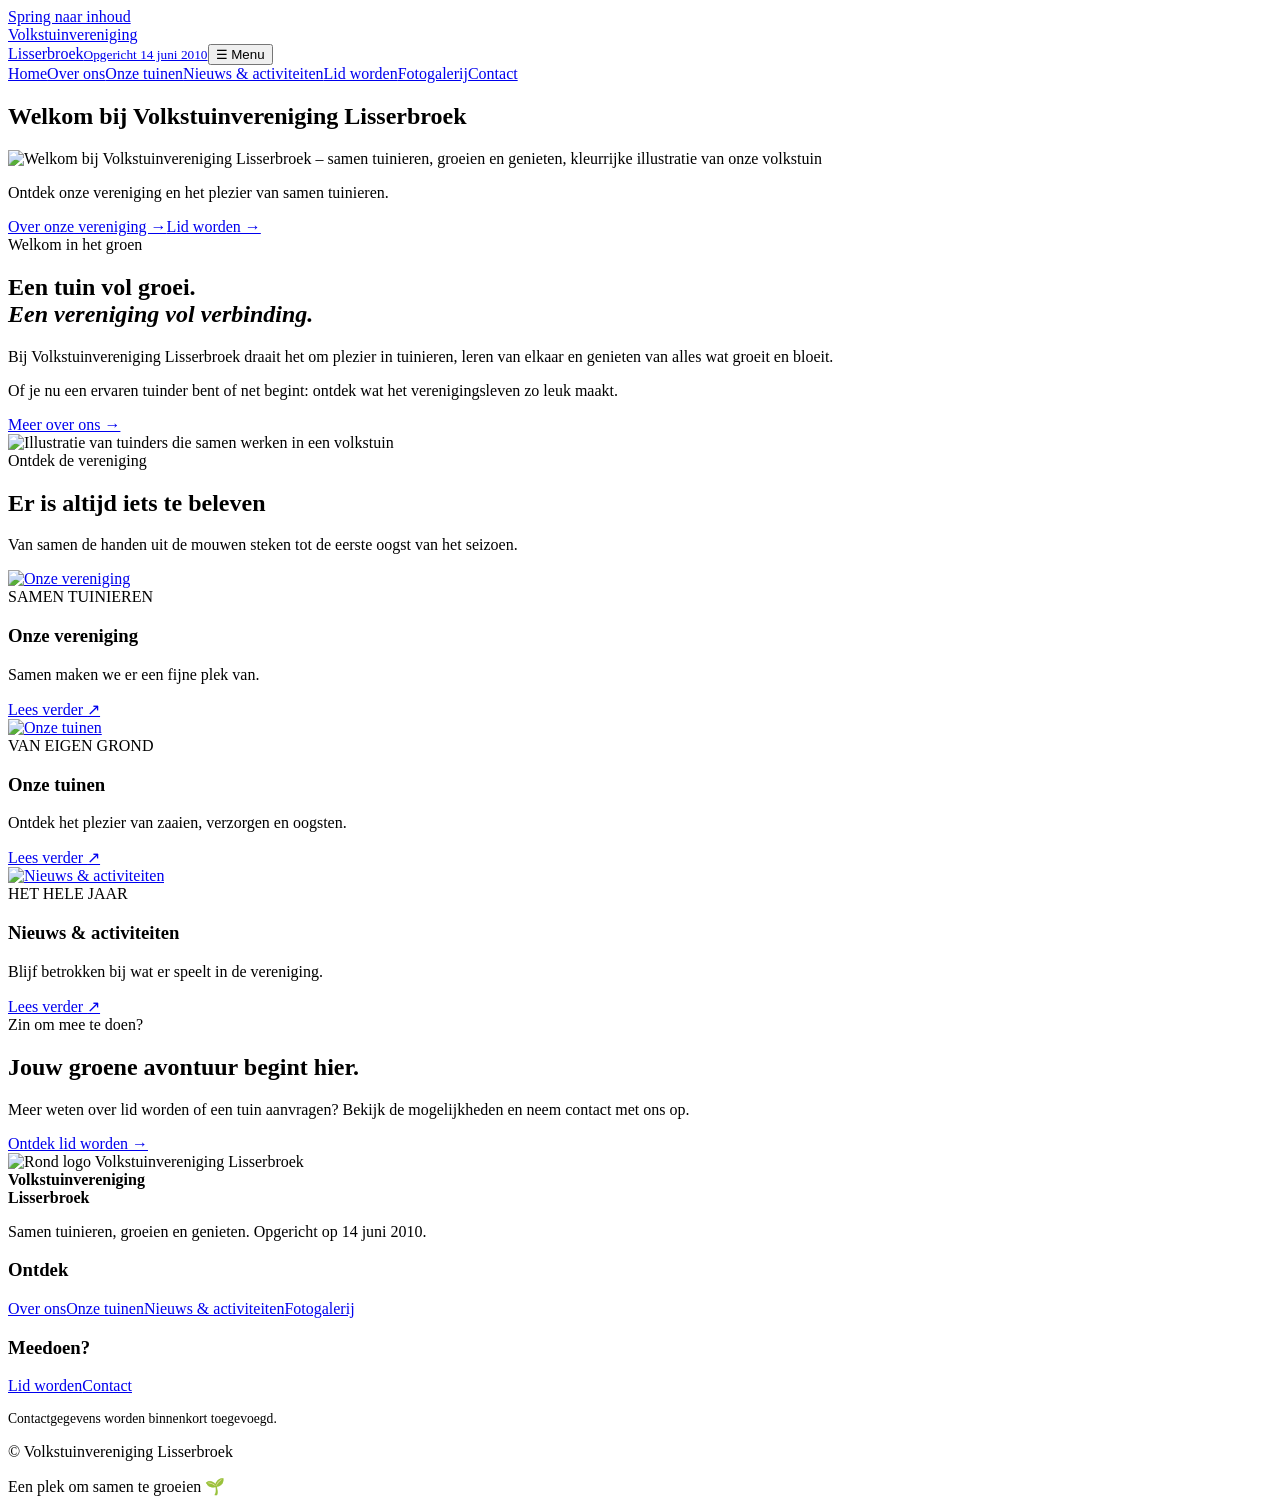
==== index.html @ 5c7e68ee "Voeg pagina index.html toe" ====
<!DOCTYPE html>

<html lang="nl"><head><meta charset="utf-8"/><meta content="width=device-width,initial-scale=1" name="viewport"/><meta content="#143925" name="theme-color"/><meta content="Volkstuinvereniging Lisserbroek: samen tuinieren, groeien en genieten. Lees over de vereniging, tuinen, nieuws en lid worden." name="description"/><title>Home | Volkstuinvereniging Lisserbroek</title><link href="assets/logo.webp" rel="icon" type="image/webp"/><link href="css/style.css" rel="stylesheet"/><script defer="" src="js/gegevens.js"></script><script defer="" src="js/main.js"></script></head><body><a class="skip-link" href="#main">Spring naar inhoud</a><header class="site-header"><div class="container nav-shell"><a aria-label="Volkstuinvereniging Lisserbroek, naar home" class="brand" href="index.html"><img alt="" src="assets/logo.webp" onerror="this.onerror=null;this.src='assets/logo.svg'"/><span>Volkstuinvereniging<br/>Lisserbroek<small>Opgericht 14 juni 2010</small></span></a><button aria-controls="primary-nav" aria-expanded="false" class="menu-toggle" type="button">☰ Menu</button><nav aria-label="Hoofdnavigatie" class="nav-links" id="primary-nav"><a aria-current="page" href="index.html">Home</a><a href="over-ons.html">Over ons</a><a href="onze-tuinen.html">Onze tuinen</a><a href="nieuws.html">Nieuws &amp; activiteiten</a><a href="lid-worden.html">Lid worden</a><a href="fotogalerij.html">Fotogalerij</a><a href="contact.html">Contact</a></nav></div></header><main id="main"><section aria-labelledby="home-title" class="hero hero-clean"><h1 class="visually-hidden" id="home-title">Welkom bij Volkstuinvereniging Lisserbroek</h1><img alt="Welkom bij Volkstuinvereniging Lisserbroek – samen tuinieren, groeien en genieten, kleurrijke illustratie van onze volkstuin" class="hero-banner-image" fetchpriority="high" height="941" src="assets/welkom.webp" onerror="this.onerror=null;this.src='assets/welkom.svg'" width="1672"/></section><section aria-label="Ontdek de vereniging" class="hero-quicklinks"><div class="container hero-quicklinks-inner"><p>Ontdek onze vereniging en het plezier van samen tuinieren.</p><div class="actions"><a class="btn btn-primary" href="over-ons.html">Over onze vereniging →</a><a class="btn btn-quiet" href="lid-worden.html">Lid worden →</a></div></div></section>
<section class="section intro-section"><div class="container intro-grid"><div><span class="eyebrow">Welkom in het groen</span><h2>Een tuin vol groei.<br/><em>Een vereniging vol verbinding.</em></h2><p>Bij Volkstuinvereniging Lisserbroek draait het om plezier in tuinieren, leren van elkaar en genieten van alles wat groeit en bloeit.</p><p>Of je nu een ervaren tuinder bent of net begint: ontdek wat het verenigingsleven zo leuk maakt.</p><a class="btn btn-primary" href="over-ons.html">Meer over ons →</a></div><div class="image-wrap framed"><img alt="Illustratie van tuinders die samen werken in een volkstuin" loading="lazy" src="assets/samen.webp" onerror="this.onerror=null;this.src='assets/samen.svg'"/></div></div></section>
<section class="section section-soft"><div class="container"><div class="section-heading"><div><span class="eyebrow">Ontdek de vereniging</span><h2>Er is altijd iets te beleven</h2></div><p>Van samen de handen uit de mouwen steken tot de eerste oogst van het seizoen.</p></div><div class="cards-3"><article class="feature-card"><a class="feature-image" href="over-ons.html"><img alt="Onze vereniging" loading="lazy" src="assets/samen.webp" onerror="this.onerror=null;this.src='assets/samen.svg'"/></a><div class="feature-card-body"><span class="eyebrow">SAMEN TUINIEREN</span><h3>Onze vereniging</h3><p>Samen maken we er een fijne plek van.</p><a class="text-link" href="over-ons.html">Lees verder <span aria-hidden="true">↗</span></a></div></article><article class="feature-card"><a class="feature-image" href="onze-tuinen.html"><img alt="Onze tuinen" loading="lazy" src="assets/oogst.webp" onerror="this.onerror=null;this.src='assets/oogst.svg'"/></a><div class="feature-card-body"><span class="eyebrow">VAN EIGEN GROND</span><h3>Onze tuinen</h3><p>Ontdek het plezier van zaaien, verzorgen en oogsten.</p><a class="text-link" href="onze-tuinen.html">Lees verder <span aria-hidden="true">↗</span></a></div></article><article class="feature-card"><a class="feature-image" href="nieuws.html"><img alt="Nieuws &amp; activiteiten" loading="lazy" src="assets/seizoenen.webp" onerror="this.onerror=null;this.src='assets/seizoenen.svg'"/></a><div class="feature-card-body"><span class="eyebrow">HET HELE JAAR</span><h3>Nieuws &amp; activiteiten</h3><p>Blijf betrokken bij wat er speelt in de vereniging.</p><a class="text-link" href="nieuws.html">Lees verder <span aria-hidden="true">↗</span></a></div></article></div></div></section>
<section class="section"><div class="container cta-banner"><div><span class="eyebrow light">Zin om mee te doen?</span><h2>Jouw groene avontuur begint hier.</h2><p>Meer weten over lid worden of een tuin aanvragen? Bekijk de mogelijkheden en neem contact met ons op.</p><a class="btn btn-light" href="lid-worden.html">Ontdek lid worden →</a></div><img alt="Rond logo Volkstuinvereniging Lisserbroek" loading="lazy" src="assets/logo.webp" onerror="this.onerror=null;this.src='assets/logo.svg'"/></div></section></main><footer class="site-footer"><div class="container"><div class="footer-grid"><div><div class="footer-brand"><img alt="" src="assets/logo.webp" onerror="this.onerror=null;this.src='assets/logo.svg'"/><strong>Volkstuinvereniging<br/>Lisserbroek</strong></div><p>Samen tuinieren, groeien en genieten. Opgericht op 14 juni 2010.</p></div><div><h3>Ontdek</h3><div class="footer-links"><a href="over-ons.html">Over ons</a><a href="onze-tuinen.html">Onze tuinen</a><a href="nieuws.html">Nieuws &amp; activiteiten</a><a href="fotogalerij.html">Fotogalerij</a></div></div><div><h3>Meedoen?</h3><div class="footer-links"><a href="lid-worden.html">Lid worden</a><a href="contact.html">Contact</a></div><p style="margin-top:16px;font-size:.85rem">Contactgegevens worden binnenkort toegevoegd.</p></div></div><div class="footer-bottom"><p>© Volkstuinvereniging Lisserbroek</p><p>Een plek om samen te groeien 🌱</p></div></div></footer></body></html>
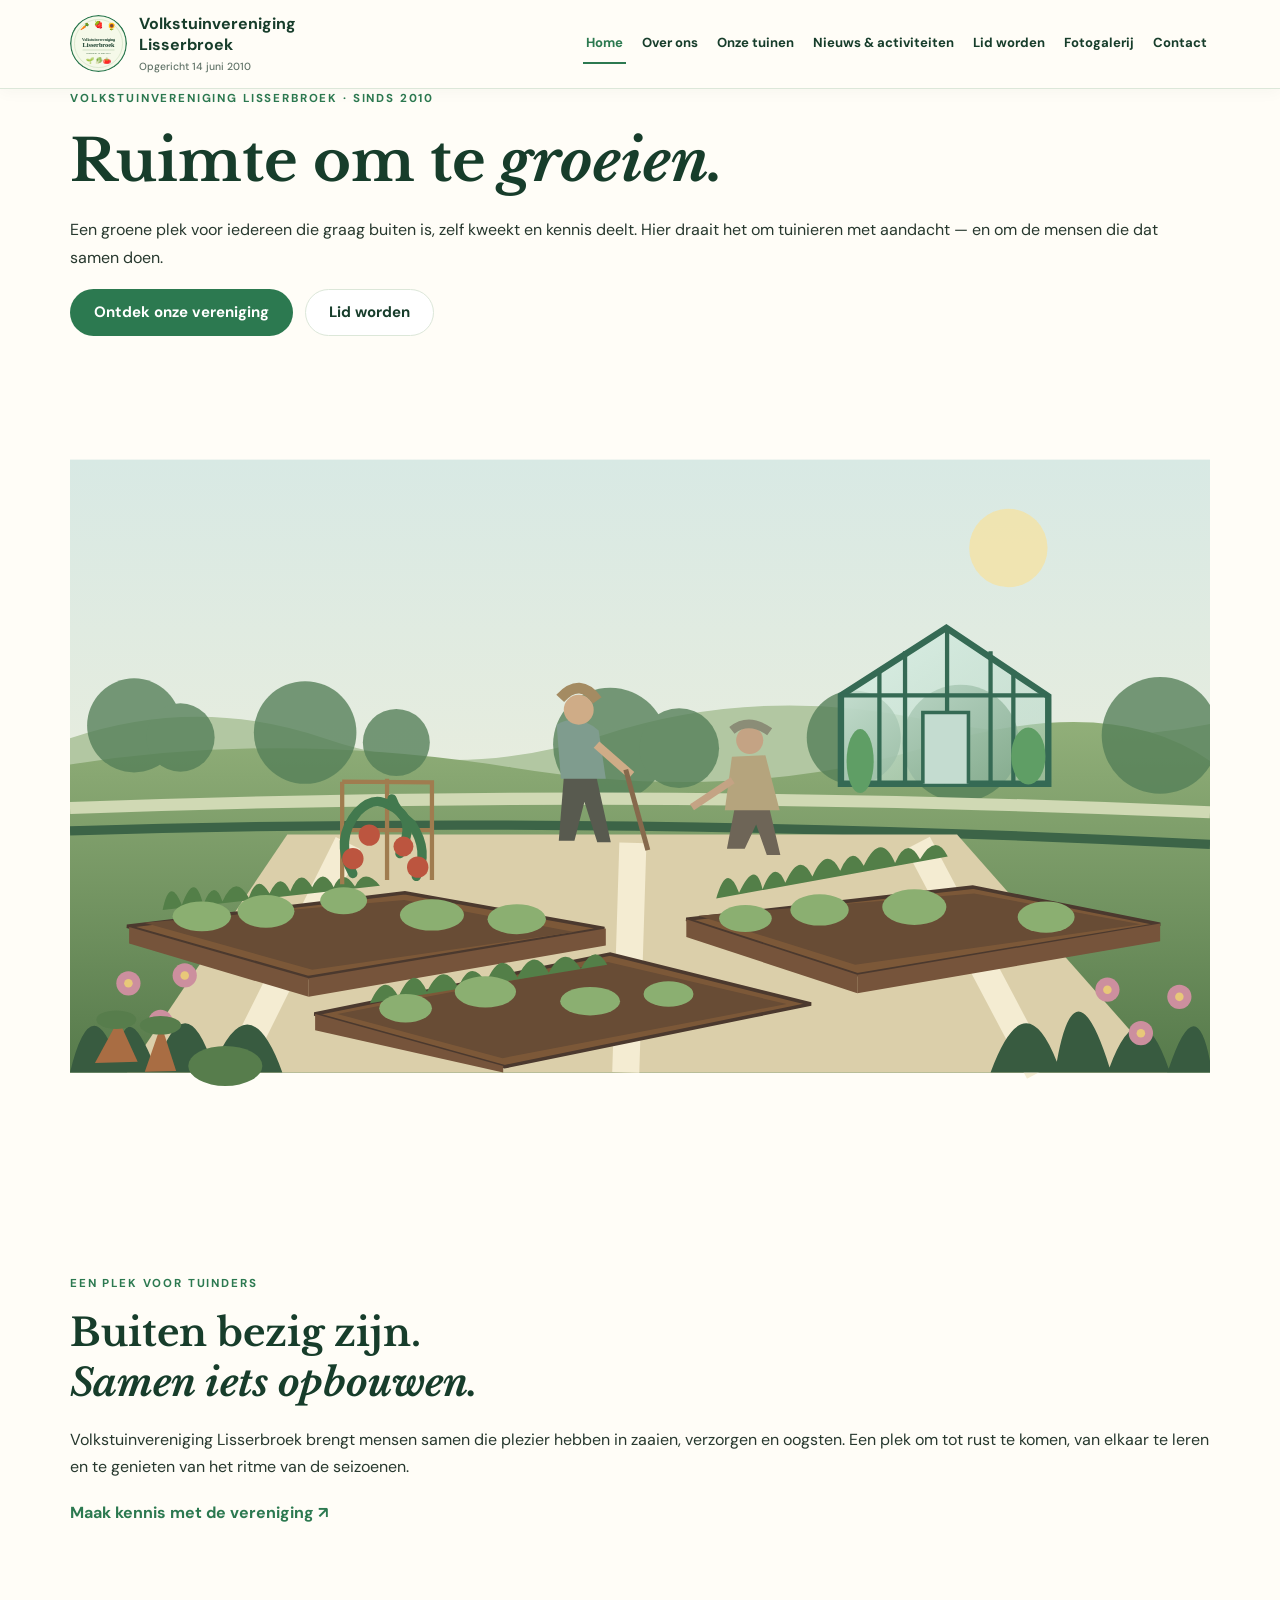
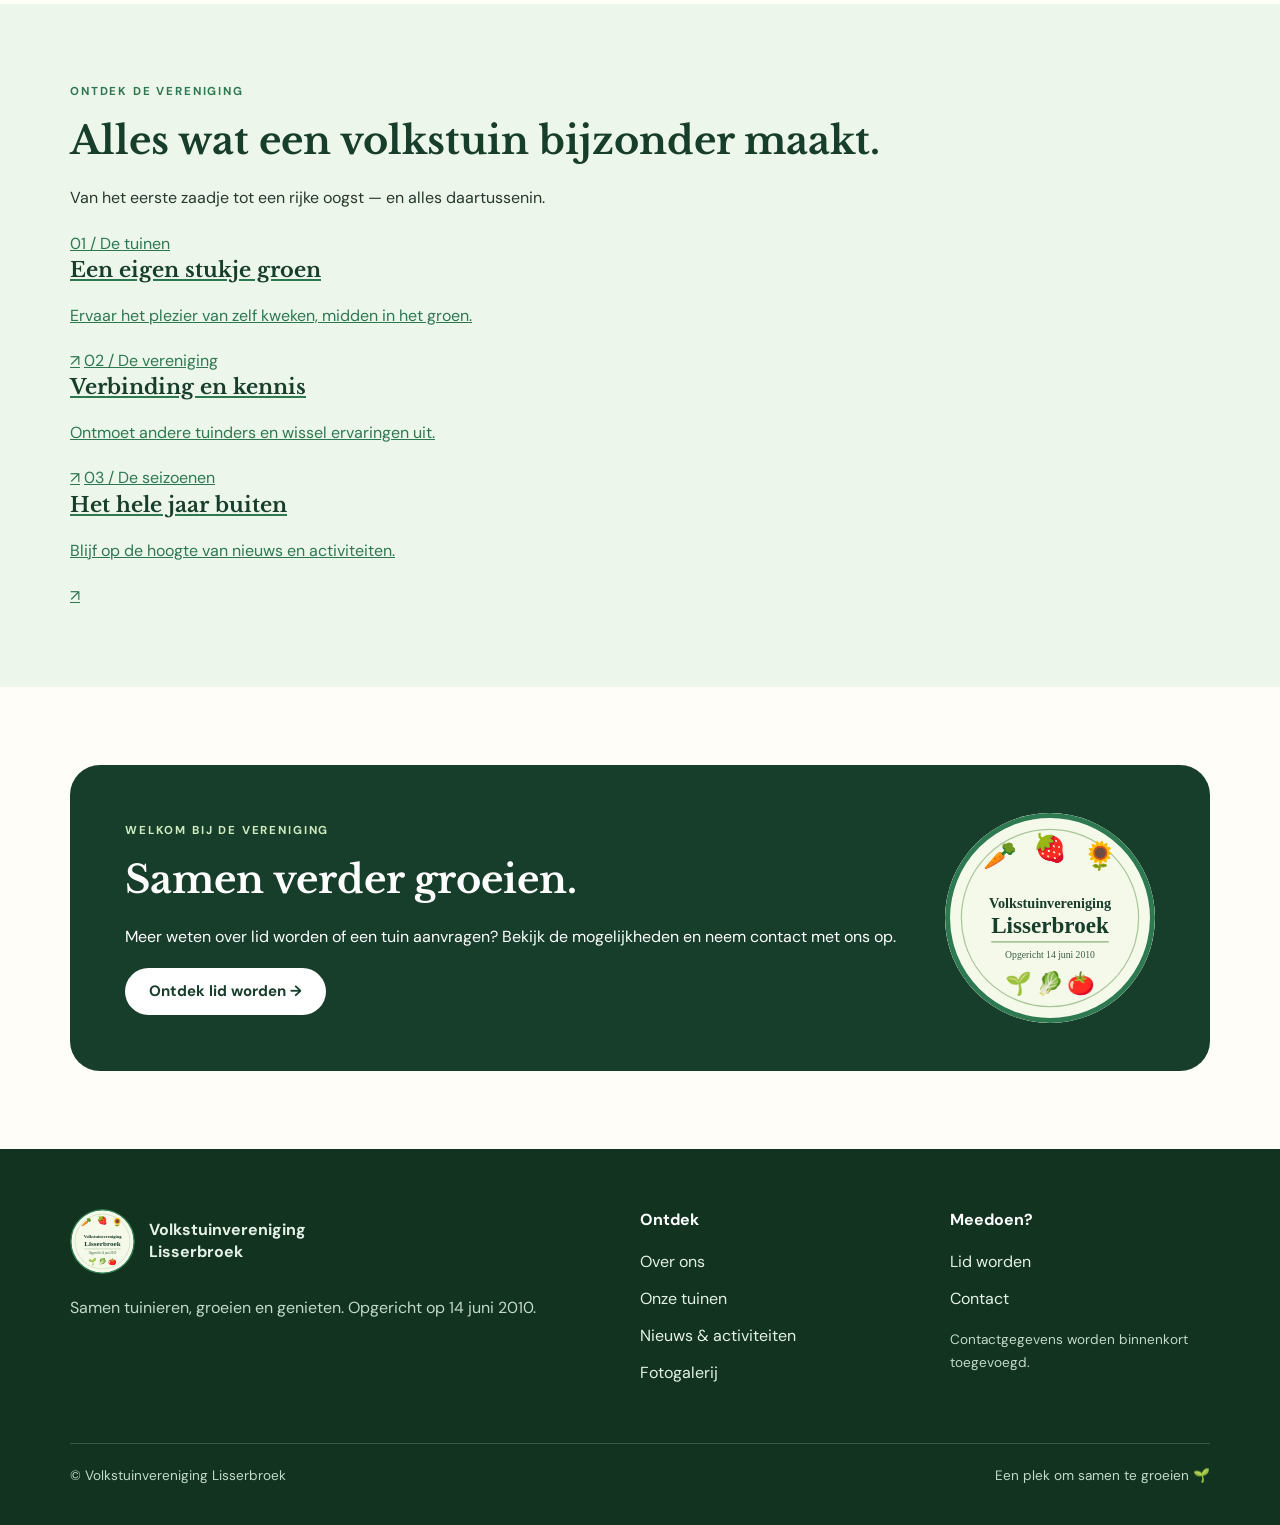
==== commit 3b61acd8: "Vernieuw homepage met rustige volwassen opzet" ====
--- a/index.html
+++ b/index.html
@@ -1,6 +1,22 @@
 <!DOCTYPE html>
 
-<html lang="nl"><head><meta charset="utf-8"/><meta content="width=device-width,initial-scale=1" name="viewport"/><meta content="#143925" name="theme-color"/><meta content="Volkstuinvereniging Lisserbroek: samen tuinieren, groeien en genieten. Lees over de vereniging, tuinen, nieuws en lid worden." name="description"/><title>Home | Volkstuinvereniging Lisserbroek</title><link href="assets/logo.webp" rel="icon" type="image/webp"/><link href="css/style.css" rel="stylesheet"/><script defer="" src="js/gegevens.js"></script><script defer="" src="js/main.js"></script></head><body><a class="skip-link" href="#main">Spring naar inhoud</a><header class="site-header"><div class="container nav-shell"><a aria-label="Volkstuinvereniging Lisserbroek, naar home" class="brand" href="index.html"><img alt="" src="assets/logo.webp" onerror="this.onerror=null;this.src='assets/logo.svg'"/><span>Volkstuinvereniging<br/>Lisserbroek<small>Opgericht 14 juni 2010</small></span></a><button aria-controls="primary-nav" aria-expanded="false" class="menu-toggle" type="button">☰ Menu</button><nav aria-label="Hoofdnavigatie" class="nav-links" id="primary-nav"><a aria-current="page" href="index.html">Home</a><a href="over-ons.html">Over ons</a><a href="onze-tuinen.html">Onze tuinen</a><a href="nieuws.html">Nieuws &amp; activiteiten</a><a href="lid-worden.html">Lid worden</a><a href="fotogalerij.html">Fotogalerij</a><a href="contact.html">Contact</a></nav></div></header><main id="main"><section aria-labelledby="home-title" class="hero hero-clean"><h1 class="visually-hidden" id="home-title">Welkom bij Volkstuinvereniging Lisserbroek</h1><img alt="Welkom bij Volkstuinvereniging Lisserbroek – samen tuinieren, groeien en genieten, kleurrijke illustratie van onze volkstuin" class="hero-banner-image" fetchpriority="high" height="941" src="assets/welkom.webp" onerror="this.onerror=null;this.src='assets/welkom.svg'" width="1672"/></section><section aria-label="Ontdek de vereniging" class="hero-quicklinks"><div class="container hero-quicklinks-inner"><p>Ontdek onze vereniging en het plezier van samen tuinieren.</p><div class="actions"><a class="btn btn-primary" href="over-ons.html">Over onze vereniging →</a><a class="btn btn-quiet" href="lid-worden.html">Lid worden →</a></div></div></section>
-<section class="section intro-section"><div class="container intro-grid"><div><span class="eyebrow">Welkom in het groen</span><h2>Een tuin vol groei.<br/><em>Een vereniging vol verbinding.</em></h2><p>Bij Volkstuinvereniging Lisserbroek draait het om plezier in tuinieren, leren van elkaar en genieten van alles wat groeit en bloeit.</p><p>Of je nu een ervaren tuinder bent of net begint: ontdek wat het verenigingsleven zo leuk maakt.</p><a class="btn btn-primary" href="over-ons.html">Meer over ons →</a></div><div class="image-wrap framed"><img alt="Illustratie van tuinders die samen werken in een volkstuin" loading="lazy" src="assets/samen.webp" onerror="this.onerror=null;this.src='assets/samen.svg'"/></div></div></section>
-<section class="section section-soft"><div class="container"><div class="section-heading"><div><span class="eyebrow">Ontdek de vereniging</span><h2>Er is altijd iets te beleven</h2></div><p>Van samen de handen uit de mouwen steken tot de eerste oogst van het seizoen.</p></div><div class="cards-3"><article class="feature-card"><a class="feature-image" href="over-ons.html"><img alt="Onze vereniging" loading="lazy" src="assets/samen.webp" onerror="this.onerror=null;this.src='assets/samen.svg'"/></a><div class="feature-card-body"><span class="eyebrow">SAMEN TUINIEREN</span><h3>Onze vereniging</h3><p>Samen maken we er een fijne plek van.</p><a class="text-link" href="over-ons.html">Lees verder <span aria-hidden="true">↗</span></a></div></article><article class="feature-card"><a class="feature-image" href="onze-tuinen.html"><img alt="Onze tuinen" loading="lazy" src="assets/oogst.webp" onerror="this.onerror=null;this.src='assets/oogst.svg'"/></a><div class="feature-card-body"><span class="eyebrow">VAN EIGEN GROND</span><h3>Onze tuinen</h3><p>Ontdek het plezier van zaaien, verzorgen en oogsten.</p><a class="text-link" href="onze-tuinen.html">Lees verder <span aria-hidden="true">↗</span></a></div></article><article class="feature-card"><a class="feature-image" href="nieuws.html"><img alt="Nieuws &amp; activiteiten" loading="lazy" src="assets/seizoenen.webp" onerror="this.onerror=null;this.src='assets/seizoenen.svg'"/></a><div class="feature-card-body"><span class="eyebrow">HET HELE JAAR</span><h3>Nieuws &amp; activiteiten</h3><p>Blijf betrokken bij wat er speelt in de vereniging.</p><a class="text-link" href="nieuws.html">Lees verder <span aria-hidden="true">↗</span></a></div></article></div></div></section>
-<section class="section"><div class="container cta-banner"><div><span class="eyebrow light">Zin om mee te doen?</span><h2>Jouw groene avontuur begint hier.</h2><p>Meer weten over lid worden of een tuin aanvragen? Bekijk de mogelijkheden en neem contact met ons op.</p><a class="btn btn-light" href="lid-worden.html">Ontdek lid worden →</a></div><img alt="Rond logo Volkstuinvereniging Lisserbroek" loading="lazy" src="assets/logo.webp" onerror="this.onerror=null;this.src='assets/logo.svg'"/></div></section></main><footer class="site-footer"><div class="container"><div class="footer-grid"><div><div class="footer-brand"><img alt="" src="assets/logo.webp" onerror="this.onerror=null;this.src='assets/logo.svg'"/><strong>Volkstuinvereniging<br/>Lisserbroek</strong></div><p>Samen tuinieren, groeien en genieten. Opgericht op 14 juni 2010.</p></div><div><h3>Ontdek</h3><div class="footer-links"><a href="over-ons.html">Over ons</a><a href="onze-tuinen.html">Onze tuinen</a><a href="nieuws.html">Nieuws &amp; activiteiten</a><a href="fotogalerij.html">Fotogalerij</a></div></div><div><h3>Meedoen?</h3><div class="footer-links"><a href="lid-worden.html">Lid worden</a><a href="contact.html">Contact</a></div><p style="margin-top:16px;font-size:.85rem">Contactgegevens worden binnenkort toegevoegd.</p></div></div><div class="footer-bottom"><p>© Volkstuinvereniging Lisserbroek</p><p>Een plek om samen te groeien 🌱</p></div></div></footer></body></html>+<html lang="nl"><head><meta charset="utf-8"/><meta content="width=device-width,initial-scale=1" name="viewport"/><meta content="#143925" name="theme-color"/><meta content="Volkstuinvereniging Lisserbroek: samen tuinieren, groeien en genieten. Lees over de vereniging, tuinen, nieuws en lid worden." name="description"/><title>Home | Volkstuinvereniging Lisserbroek</title><link href="assets/logo.webp" rel="icon" type="image/webp"/><link href="css/style.css" rel="stylesheet"/><script defer="" src="js/gegevens.js"></script><script defer="" src="js/main.js"></script></head><body><a class="skip-link" href="#main">Spring naar inhoud</a><header class="site-header"><div class="container nav-shell"><a aria-label="Volkstuinvereniging Lisserbroek, naar home" class="brand" href="index.html"><img alt="" src="assets/logo.webp" onerror="this.onerror=null;this.src='assets/logo.svg'"/><span>Volkstuinvereniging<br/>Lisserbroek<small>Opgericht 14 juni 2010</small></span></a><button aria-controls="primary-nav" aria-expanded="false" class="menu-toggle" type="button">☰ Menu</button><nav aria-label="Hoofdnavigatie" class="nav-links" id="primary-nav"><a aria-current="page" href="index.html">Home</a><a href="over-ons.html">Over ons</a><a href="onze-tuinen.html">Onze tuinen</a><a href="nieuws.html">Nieuws &amp; activiteiten</a><a href="lid-worden.html">Lid worden</a><a href="fotogalerij.html">Fotogalerij</a><a href="contact.html">Contact</a></nav></div></header><main id="main"><section aria-labelledby="home-title" class="home-hero">
+<div class="container home-hero-grid">
+<div class="home-hero-copy"><span class="eyebrow">Volkstuinvereniging Lisserbroek · Sinds 2010</span>
+<h1 id="home-title">Ruimte om te <em>groeien.</em></h1>
+<p>Een groene plek voor iedereen die graag buiten is, zelf kweekt en kennis deelt. Hier draait het om tuinieren met aandacht — en om de mensen die dat samen doen.</p>
+<div class="actions"><a class="btn btn-primary" href="over-ons.html">Ontdek onze vereniging</a><a class="btn btn-quiet" href="lid-worden.html">Lid worden</a></div></div>
+<div class="home-hero-visual"><img alt="Rustig groen volkstuinlandschap met moestuinbedden, een kas, volwassen tuinders en bloeiende borders" fetchpriority="high" width="1600" height="860" src="assets/tuin-rustig.svg"/></div></div>
+</section>
+<section class="section home-intro"><div class="container home-intro-wrap">
+<div><span class="eyebrow">Een plek voor tuinders</span><h2>Buiten bezig zijn.<br/><em>Samen iets opbouwen.</em></h2></div>
+<div><p>Volkstuinvereniging Lisserbroek brengt mensen samen die plezier hebben in zaaien, verzorgen en oogsten. Een plek om tot rust te komen, van elkaar te leren en te genieten van het ritme van de seizoenen.</p><a class="text-link" href="over-ons.html">Maak kennis met de vereniging <span aria-hidden="true">↗</span></a></div>
+</div></section>
+<section class="section section-soft home-discover"><div class="container">
+<div class="home-section-heading"><span class="eyebrow">Ontdek de vereniging</span><h2>Alles wat een volkstuin bijzonder maakt.</h2><p>Van het eerste zaadje tot een rijke oogst — en alles daartussenin.</p></div>
+<div class="home-card-grid">
+<a class="home-card" href="onze-tuinen.html"><span class="home-card-number">01 / De tuinen</span><span class="home-card-icon home-icon-leaf" aria-hidden="true"></span><h3>Een eigen stukje groen</h3><p>Ervaar het plezier van zelf kweken, midden in het groen.</p><span class="home-card-arrow" aria-hidden="true">↗</span></a>
+<a class="home-card" href="over-ons.html"><span class="home-card-number">02 / De vereniging</span><span class="home-card-icon home-icon-people" aria-hidden="true"></span><h3>Verbinding en kennis</h3><p>Ontmoet andere tuinders en wissel ervaringen uit.</p><span class="home-card-arrow" aria-hidden="true">↗</span></a>
+<a class="home-card" href="nieuws.html"><span class="home-card-number">03 / De seizoenen</span><span class="home-card-icon home-icon-sun" aria-hidden="true"></span><h3>Het hele jaar buiten</h3><p>Blijf op de hoogte van nieuws en activiteiten.</p><span class="home-card-arrow" aria-hidden="true">↗</span></a>
+</div></div></section>
+<section class="section"><div class="container cta-banner"><div><span class="eyebrow light">Welkom bij de vereniging</span><h2>Samen verder groeien.</h2><p>Meer weten over lid worden of een tuin aanvragen? Bekijk de mogelijkheden en neem contact met ons op.</p><a class="btn btn-light" href="lid-worden.html">Ontdek lid worden →</a></div><img alt="Rond logo Volkstuinvereniging Lisserbroek" loading="lazy" src="assets/logo.webp" onerror="this.onerror=null;this.src='assets/logo.svg'"/></div></section></main><footer class="site-footer"><div class="container"><div class="footer-grid"><div><div class="footer-brand"><img alt="" src="assets/logo.webp" onerror="this.onerror=null;this.src='assets/logo.svg'"/><strong>Volkstuinvereniging<br/>Lisserbroek</strong></div><p>Samen tuinieren, groeien en genieten. Opgericht op 14 juni 2010.</p></div><div><h3>Ontdek</h3><div class="footer-links"><a href="over-ons.html">Over ons</a><a href="onze-tuinen.html">Onze tuinen</a><a href="nieuws.html">Nieuws &amp; activiteiten</a><a href="fotogalerij.html">Fotogalerij</a></div></div><div><h3>Meedoen?</h3><div class="footer-links"><a href="lid-worden.html">Lid worden</a><a href="contact.html">Contact</a></div><p style="margin-top:16px;font-size:.85rem">Contactgegevens worden binnenkort toegevoegd.</p></div></div><div class="footer-bottom"><p>© Volkstuinvereniging Lisserbroek</p><p>Een plek om samen te groeien 🌱</p></div></div></footer></body></html>
--- a/css/style.css
+++ b/css/style.css
@@ -0,0 +1,2 @@
+@import url('https://fonts.googleapis.com/css2?family=DM+Sans:wght@400;500;600;700&family=Libre+Baskerville:wght@400;700&display=swap');
+:root{--dark:#173d2b;--green:#2c7950;--pale:#edf6eb;--cream:#fffdf7;--ink:#27382e;--muted:#617368;--line:#dce7d9}*{box-sizing:border-box}html{scroll-behavior:smooth}body{margin:0;font-family:'DM Sans',Arial,sans-serif;background:var(--cream);color:var(--ink);line-height:1.7}h1,h2,h3{font-family:'Libre Baskerville',Georgia,serif;color:var(--dark);line-height:1.3;margin:0 0 18px}h1{font-size:clamp(2.15rem,4.5vw,4.1rem)}h2{font-size:clamp(1.65rem,3vw,2.65rem)}h3{font-size:1.3rem}p{margin:0 0 18px}a{color:var(--green)}img{max-width:100%;display:block}.container{width:min(1140px,calc(100% - 40px));margin:auto}.skip-link{position:absolute;left:-999px;top:4px;background:white;padding:10px;z-index:9}.skip-link:focus{left:10px}.visually-hidden{position:absolute;width:1px;height:1px;overflow:hidden;clip:rect(0,0,0,0)}.site-header{position:sticky;top:0;z-index:10;background:rgba(255,253,247,.97);border-bottom:1px solid var(--line);box-shadow:0 3px 15px #15362109}.nav-shell{min-height:88px;display:flex;align-items:center;gap:22px;justify-content:space-between}.brand{text-decoration:none;display:flex;align-items:center;gap:12px;color:var(--dark);font-weight:700;line-height:1.3;font-size:1rem;flex-shrink:0}.brand img{width:57px;height:57px;object-fit:contain;border-radius:50%}.brand small{font-size:.65rem;display:block;color:var(--muted);font-weight:500;margin-top:4px}.nav-links{display:flex;align-items:center;gap:13px;flex-wrap:wrap}.nav-links a{color:var(--dark);font-size:.82rem;font-weight:700;text-decoration:none;padding:8px 3px;border-bottom:2px solid transparent}.nav-links a:hover,.nav-links a[aria-current]{color:var(--green);border-color:var(--green)}.menu-toggle{display:none;background:var(--dark);color:white;border:0;border-radius:9px;padding:10px 15px;font:inherit}.hero-clean{background:#edf5e6}.hero-banner-image{width:100%;height:auto;max-height:650px;object-fit:cover}.hero-quicklinks{padding:23px 0;background:#f3f8ec;border-bottom:1px solid var(--line)}.hero-quicklinks-inner{display:flex;align-items:center;justify-content:space-between;gap:24px}.hero-quicklinks p{margin:0;font-weight:600;color:var(--dark)}.actions{display:flex;gap:12px;flex-wrap:wrap}.btn{display:inline-flex;align-items:center;justify-content:center;border-radius:999px;padding:12px 23px;text-decoration:none;font-weight:700;font-size:.94rem;line-height:1.4;transition:transform .2s,background .2s;border:1px solid transparent}.btn:hover{transform:translateY(-2px)}.btn-primary{background:var(--green);color:white}.btn-primary:hover{background:#215d3c}.btn-quiet{background:white;color:var(--dark);border-color:var(--line)}.btn-light{background:white;color:var(--dark)}.section{padding:78px 0}.section-soft{background:var(--pale)}.intro-grid,.page-banner-grid,.contact-grid{display:grid;grid-template-columns:1fr 1fr;align-items:center;gap:55px}.intro-grid em{color:var(--green);font-style:normal}.eyebrow{display:block;text-transform:uppercase;font-size:.72rem;letter-spacing:.16em;font-weight:700;color:var(--green);margin-bottom:15px}.eyebrow.light{color:#cfebbf}.image-wrap img,.page-banner-image img{width:100%;height:auto;border-radius:25px;object-fit:cover}.framed{border-radius:27px;background:#e6f2d8;padding:10px}.section-heading{display:flex;align-items:end;justify-content:space-between;gap:30px;margin-bottom:35px}.section-heading>p{max-width:360px;color:var(--muted)}.cards-3,.value-grid,.gallery-grid{display:grid;grid-template-columns:repeat(3,1fr);gap:23px}.feature-card{background:white;border-radius:20px;overflow:hidden;box-shadow:0 8px 30px #193f2612;border:1px solid var(--line)}.feature-image img{width:100%;height:220px;object-fit:cover}.feature-card-body{padding:25px}.feature-card-body p{color:var(--muted)}.text-link{font-weight:700;text-decoration:none}.cta-banner{background:var(--dark);color:white;border-radius:30px;padding:48px 55px;display:flex;align-items:center;gap:45px;justify-content:space-between;overflow:hidden}.cta-banner h2{color:white}.cta-banner>img{width:210px;height:210px;object-fit:contain;border-radius:50%;background:white}.site-footer{background:#113320;color:#e5f1e7;padding:60px 0 20px}.site-footer p{color:#c3d9c9}.footer-grid{display:grid;grid-template-columns:2fr 1fr 1fr;gap:50px}.footer-brand{display:flex;align-items:center;gap:14px;line-height:1.4;margin-bottom:20px}.footer-brand img{width:65px;height:65px;border-radius:50%}.site-footer h3{font:700 1rem 'DM Sans',sans-serif;color:white}.footer-links{display:grid;gap:10px}.footer-links a{color:#e5f1e7;text-decoration:none}.footer-links a:hover{text-decoration:underline}.footer-bottom{border-top:1px solid #ffffff2a;margin-top:50px;padding-top:20px;display:flex;justify-content:space-between;font-size:.85rem}.page-banner{background:var(--pale);padding:65px 0}.page-banner-copy p{font-size:1.1rem;color:#405b49}.page-banner-image img{max-height:350px}.slim{max-width:860px;margin:auto}.steps{display:grid;gap:23px}.step,.faq,.notice,.note,.value-grid>*,.contact-info,.contact-form,.contact-later{background:white;border:1px solid var(--line);border-radius:18px;padding:25px}.step{display:flex;align-items:start;gap:24px}.step h3{margin-top:0}.value-icon{font-size:2rem}.gallery-grid{gap:20px}.gallery-item{border:0;border-radius:17px;overflow:hidden;padding:0;cursor:pointer;background:white;box-shadow:0 8px 20px #12371d16}.gallery-item img{width:100%;height:240px;object-fit:cover}.gallery-item span{display:block;padding:12px;font-weight:700}.contact-detail{margin:20px 0}.contact-detail strong{display:block}.contact-round-logo{width:150px;margin:20px auto}input,textarea{font:inherit;border:1px solid #b9cbbd;border-radius:9px;padding:11px;width:100%;margin:6px 0 17px}label{font-weight:700}button{cursor:pointer}.contact-later{background:var(--pale)}.notice{background:#edf7e8}.split-cta{display:flex;align-items:center;justify-content:space-between;gap:22px;background:var(--pale);border-radius:22px;padding:35px}dialog{border:0;border-radius:18px;max-width:min(90vw,900px);box-shadow:0 20px 60px #0005}dialog::backdrop{background:#001b10c9}dialog img{max-height:75vh;width:auto;margin:auto}@media(max-width:1020px){.nav-shell{flex-wrap:wrap}.menu-toggle{display:block;margin-left:auto}.nav-links{display:none;flex-basis:100%;padding-bottom:18px;flex-direction:column;align-items:stretch;gap:1px}.nav-links.open{display:flex}.nav-links a{padding:10px}.hero-quicklinks-inner,.section-heading{align-items:start;flex-direction:column}.cards-3,.value-grid,.gallery-grid{grid-template-columns:repeat(2,1fr)}}@media(max-width:700px){.container{width:min(100% - 28px,1140px)}.section{padding:45px 0}.intro-grid,.page-banner-grid,.contact-grid{grid-template-columns:1fr;gap:25px}.cards-3,.value-grid,.gallery-grid{grid-template-columns:1fr}.hero-banner-image{max-height:none}.cta-banner{padding:30px;flex-direction:column;text-align:center}.cta-banner>img{width:145px;height:145px}.footer-grid{grid-template-columns:1fr;gap:25px}.footer-bottom{flex-direction:column;gap:8px}.page-banner{padding:40px 0}.brand{font-size:.86rem}.brand img{height:48px;width:48px}.split-cta{flex-direction:column;align-items:start}}
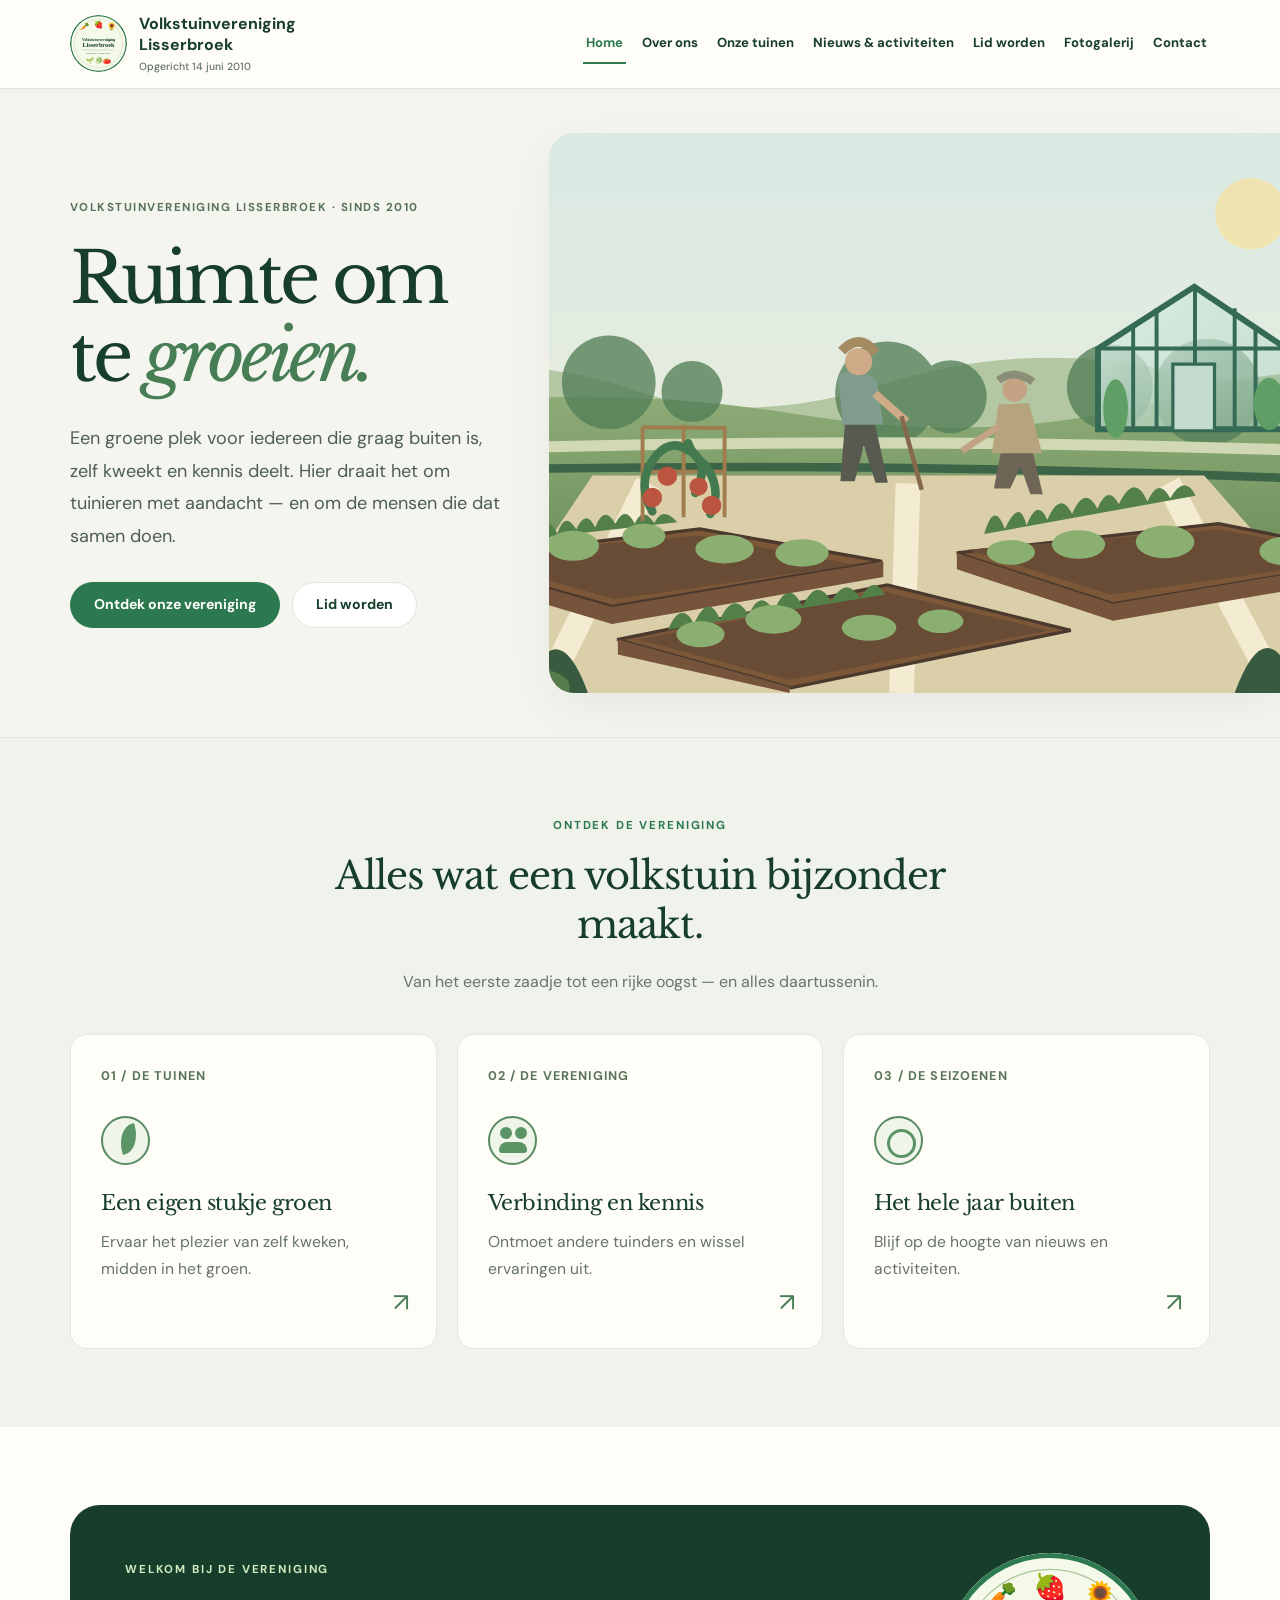
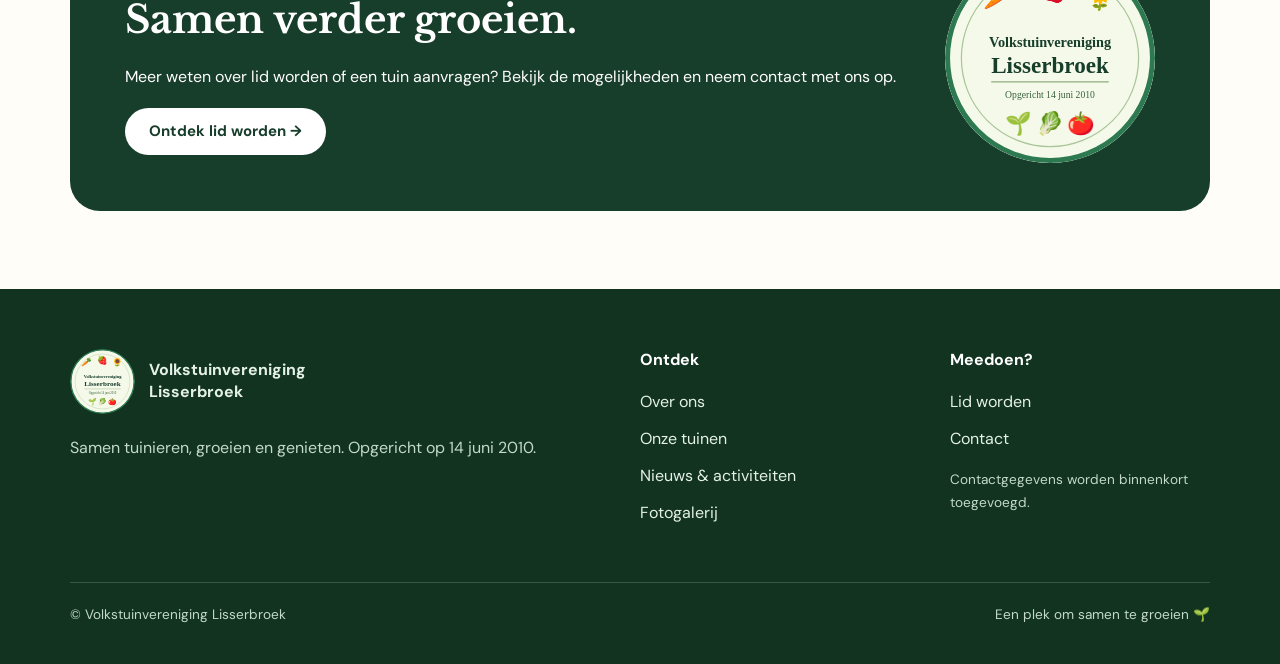
==== commit f9f636d8: "Verwijder extra introductieblok onder homepage-logo" ====
--- a/index.html
+++ b/index.html
@@ -8,10 +8,6 @@
 <div class="actions"><a class="btn btn-primary" href="over-ons.html">Ontdek onze vereniging</a><a class="btn btn-quiet" href="lid-worden.html">Lid worden</a></div></div>
 <div class="home-hero-visual"><img alt="Rustig groen volkstuinlandschap met moestuinbedden, een kas, volwassen tuinders en bloeiende borders" fetchpriority="high" width="1600" height="860" src="assets/tuin-rustig.svg"/></div></div>
 </section>
-<section class="section home-intro"><div class="container home-intro-wrap">
-<div><span class="eyebrow">Een plek voor tuinders</span><h2>Buiten bezig zijn.<br/><em>Samen iets opbouwen.</em></h2></div>
-<div><p>Volkstuinvereniging Lisserbroek brengt mensen samen die plezier hebben in zaaien, verzorgen en oogsten. Een plek om tot rust te komen, van elkaar te leren en te genieten van het ritme van de seizoenen.</p><a class="text-link" href="over-ons.html">Maak kennis met de vereniging <span aria-hidden="true">↗</span></a></div>
-</div></section>
 <section class="section section-soft home-discover"><div class="container">
 <div class="home-section-heading"><span class="eyebrow">Ontdek de vereniging</span><h2>Alles wat een volkstuin bijzonder maakt.</h2><p>Van het eerste zaadje tot een rijke oogst — en alles daartussenin.</p></div>
 <div class="home-card-grid">
--- a/css/style.css
+++ b/css/style.css
@@ -1,2 +1,38 @@
 @import url('https://fonts.googleapis.com/css2?family=DM+Sans:wght@400;500;600;700&family=Libre+Baskerville:wght@400;700&display=swap');
-:root{--dark:#173d2b;--green:#2c7950;--pale:#edf6eb;--cream:#fffdf7;--ink:#27382e;--muted:#617368;--line:#dce7d9}*{box-sizing:border-box}html{scroll-behavior:smooth}body{margin:0;font-family:'DM Sans',Arial,sans-serif;background:var(--cream);color:var(--ink);line-height:1.7}h1,h2,h3{font-family:'Libre Baskerville',Georgia,serif;color:var(--dark);line-height:1.3;margin:0 0 18px}h1{font-size:clamp(2.15rem,4.5vw,4.1rem)}h2{font-size:clamp(1.65rem,3vw,2.65rem)}h3{font-size:1.3rem}p{margin:0 0 18px}a{color:var(--green)}img{max-width:100%;display:block}.container{width:min(1140px,calc(100% - 40px));margin:auto}.skip-link{position:absolute;left:-999px;top:4px;background:white;padding:10px;z-index:9}.skip-link:focus{left:10px}.visually-hidden{position:absolute;width:1px;height:1px;overflow:hidden;clip:rect(0,0,0,0)}.site-header{position:sticky;top:0;z-index:10;background:rgba(255,253,247,.97);border-bottom:1px solid var(--line);box-shadow:0 3px 15px #15362109}.nav-shell{min-height:88px;display:flex;align-items:center;gap:22px;justify-content:space-between}.brand{text-decoration:none;display:flex;align-items:center;gap:12px;color:var(--dark);font-weight:700;line-height:1.3;font-size:1rem;flex-shrink:0}.brand img{width:57px;height:57px;object-fit:contain;border-radius:50%}.brand small{font-size:.65rem;display:block;color:var(--muted);font-weight:500;margin-top:4px}.nav-links{display:flex;align-items:center;gap:13px;flex-wrap:wrap}.nav-links a{color:var(--dark);font-size:.82rem;font-weight:700;text-decoration:none;padding:8px 3px;border-bottom:2px solid transparent}.nav-links a:hover,.nav-links a[aria-current]{color:var(--green);border-color:var(--green)}.menu-toggle{display:none;background:var(--dark);color:white;border:0;border-radius:9px;padding:10px 15px;font:inherit}.hero-clean{background:#edf5e6}.hero-banner-image{width:100%;height:auto;max-height:650px;object-fit:cover}.hero-quicklinks{padding:23px 0;background:#f3f8ec;border-bottom:1px solid var(--line)}.hero-quicklinks-inner{display:flex;align-items:center;justify-content:space-between;gap:24px}.hero-quicklinks p{margin:0;font-weight:600;color:var(--dark)}.actions{display:flex;gap:12px;flex-wrap:wrap}.btn{display:inline-flex;align-items:center;justify-content:center;border-radius:999px;padding:12px 23px;text-decoration:none;font-weight:700;font-size:.94rem;line-height:1.4;transition:transform .2s,background .2s;border:1px solid transparent}.btn:hover{transform:translateY(-2px)}.btn-primary{background:var(--green);color:white}.btn-primary:hover{background:#215d3c}.btn-quiet{background:white;color:var(--dark);border-color:var(--line)}.btn-light{background:white;color:var(--dark)}.section{padding:78px 0}.section-soft{background:var(--pale)}.intro-grid,.page-banner-grid,.contact-grid{display:grid;grid-template-columns:1fr 1fr;align-items:center;gap:55px}.intro-grid em{color:var(--green);font-style:normal}.eyebrow{display:block;text-transform:uppercase;font-size:.72rem;letter-spacing:.16em;font-weight:700;color:var(--green);margin-bottom:15px}.eyebrow.light{color:#cfebbf}.image-wrap img,.page-banner-image img{width:100%;height:auto;border-radius:25px;object-fit:cover}.framed{border-radius:27px;background:#e6f2d8;padding:10px}.section-heading{display:flex;align-items:end;justify-content:space-between;gap:30px;margin-bottom:35px}.section-heading>p{max-width:360px;color:var(--muted)}.cards-3,.value-grid,.gallery-grid{display:grid;grid-template-columns:repeat(3,1fr);gap:23px}.feature-card{background:white;border-radius:20px;overflow:hidden;box-shadow:0 8px 30px #193f2612;border:1px solid var(--line)}.feature-image img{width:100%;height:220px;object-fit:cover}.feature-card-body{padding:25px}.feature-card-body p{color:var(--muted)}.text-link{font-weight:700;text-decoration:none}.cta-banner{background:var(--dark);color:white;border-radius:30px;padding:48px 55px;display:flex;align-items:center;gap:45px;justify-content:space-between;overflow:hidden}.cta-banner h2{color:white}.cta-banner>img{width:210px;height:210px;object-fit:contain;border-radius:50%;background:white}.site-footer{background:#113320;color:#e5f1e7;padding:60px 0 20px}.site-footer p{color:#c3d9c9}.footer-grid{display:grid;grid-template-columns:2fr 1fr 1fr;gap:50px}.footer-brand{display:flex;align-items:center;gap:14px;line-height:1.4;margin-bottom:20px}.footer-brand img{width:65px;height:65px;border-radius:50%}.site-footer h3{font:700 1rem 'DM Sans',sans-serif;color:white}.footer-links{display:grid;gap:10px}.footer-links a{color:#e5f1e7;text-decoration:none}.footer-links a:hover{text-decoration:underline}.footer-bottom{border-top:1px solid #ffffff2a;margin-top:50px;padding-top:20px;display:flex;justify-content:space-between;font-size:.85rem}.page-banner{background:var(--pale);padding:65px 0}.page-banner-copy p{font-size:1.1rem;color:#405b49}.page-banner-image img{max-height:350px}.slim{max-width:860px;margin:auto}.steps{display:grid;gap:23px}.step,.faq,.notice,.note,.value-grid>*,.contact-info,.contact-form,.contact-later{background:white;border:1px solid var(--line);border-radius:18px;padding:25px}.step{display:flex;align-items:start;gap:24px}.step h3{margin-top:0}.value-icon{font-size:2rem}.gallery-grid{gap:20px}.gallery-item{border:0;border-radius:17px;overflow:hidden;padding:0;cursor:pointer;background:white;box-shadow:0 8px 20px #12371d16}.gallery-item img{width:100%;height:240px;object-fit:cover}.gallery-item span{display:block;padding:12px;font-weight:700}.contact-detail{margin:20px 0}.contact-detail strong{display:block}.contact-round-logo{width:150px;margin:20px auto}input,textarea{font:inherit;border:1px solid #b9cbbd;border-radius:9px;padding:11px;width:100%;margin:6px 0 17px}label{font-weight:700}button{cursor:pointer}.contact-later{background:var(--pale)}.notice{background:#edf7e8}.split-cta{display:flex;align-items:center;justify-content:space-between;gap:22px;background:var(--pale);border-radius:22px;padding:35px}dialog{border:0;border-radius:18px;max-width:min(90vw,900px);box-shadow:0 20px 60px #0005}dialog::backdrop{background:#001b10c9}dialog img{max-height:75vh;width:auto;margin:auto}@media(max-width:1020px){.nav-shell{flex-wrap:wrap}.menu-toggle{display:block;margin-left:auto}.nav-links{display:none;flex-basis:100%;padding-bottom:18px;flex-direction:column;align-items:stretch;gap:1px}.nav-links.open{display:flex}.nav-links a{padding:10px}.hero-quicklinks-inner,.section-heading{align-items:start;flex-direction:column}.cards-3,.value-grid,.gallery-grid{grid-template-columns:repeat(2,1fr)}}@media(max-width:700px){.container{width:min(100% - 28px,1140px)}.section{padding:45px 0}.intro-grid,.page-banner-grid,.contact-grid{grid-template-columns:1fr;gap:25px}.cards-3,.value-grid,.gallery-grid{grid-template-columns:1fr}.hero-banner-image{max-height:none}.cta-banner{padding:30px;flex-direction:column;text-align:center}.cta-banner>img{width:145px;height:145px}.footer-grid{grid-template-columns:1fr;gap:25px}.footer-bottom{flex-direction:column;gap:8px}.page-banner{padding:40px 0}.brand{font-size:.86rem}.brand img{height:48px;width:48px}.split-cta{flex-direction:column;align-items:start}}+:root{--dark:#173d2b;--green:#2c7950;--pale:#edf6eb;--cream:#fffdf7;--ink:#27382e;--muted:#617368;--line:#dce7d9}*{box-sizing:border-box}html{scroll-behavior:smooth}body{margin:0;font-family:'DM Sans',Arial,sans-serif;background:var(--cream);color:var(--ink);line-height:1.7}h1,h2,h3{font-family:'Libre Baskerville',Georgia,serif;color:var(--dark);line-height:1.3;margin:0 0 18px}h1{font-size:clamp(2.15rem,4.5vw,4.1rem)}h2{font-size:clamp(1.65rem,3vw,2.65rem)}h3{font-size:1.3rem}p{margin:0 0 18px}a{color:var(--green)}img{max-width:100%;display:block}.container{width:min(1140px,calc(100% - 40px));margin:auto}.skip-link{position:absolute;left:-999px;top:4px;background:white;padding:10px;z-index:9}.skip-link:focus{left:10px}.visually-hidden{position:absolute;width:1px;height:1px;overflow:hidden;clip:rect(0,0,0,0)}.site-header{position:sticky;top:0;z-index:10;background:rgba(255,253,247,.97);border-bottom:1px solid var(--line);box-shadow:0 3px 15px #15362109}.nav-shell{min-height:88px;display:flex;align-items:center;gap:22px;justify-content:space-between}.brand{text-decoration:none;display:flex;align-items:center;gap:12px;color:var(--dark);font-weight:700;line-height:1.3;font-size:1rem;flex-shrink:0}.brand img{width:57px;height:57px;object-fit:contain;border-radius:50%}.brand small{font-size:.65rem;display:block;color:var(--muted);font-weight:500;margin-top:4px}.nav-links{display:flex;align-items:center;gap:13px;flex-wrap:wrap}.nav-links a{color:var(--dark);font-size:.82rem;font-weight:700;text-decoration:none;padding:8px 3px;border-bottom:2px solid transparent}.nav-links a:hover,.nav-links a[aria-current]{color:var(--green);border-color:var(--green)}.menu-toggle{display:none;background:var(--dark);color:white;border:0;border-radius:9px;padding:10px 15px;font:inherit}.hero-clean{background:#edf5e6}.hero-banner-image{width:100%;height:auto;max-height:650px;object-fit:cover}.hero-quicklinks{padding:23px 0;background:#f3f8ec;border-bottom:1px solid var(--line)}.hero-quicklinks-inner{display:flex;align-items:center;justify-content:space-between;gap:24px}.hero-quicklinks p{margin:0;font-weight:600;color:var(--dark)}.actions{display:flex;gap:12px;flex-wrap:wrap}.btn{display:inline-flex;align-items:center;justify-content:center;border-radius:999px;padding:12px 23px;text-decoration:none;font-weight:700;font-size:.94rem;line-height:1.4;transition:transform .2s,background .2s;border:1px solid transparent}.btn:hover{transform:translateY(-2px)}.btn-primary{background:var(--green);color:white}.btn-primary:hover{background:#215d3c}.btn-quiet{background:white;color:var(--dark);border-color:var(--line)}.btn-light{background:white;color:var(--dark)}.section{padding:78px 0}.section-soft{background:var(--pale)}.intro-grid,.page-banner-grid,.contact-grid{display:grid;grid-template-columns:1fr 1fr;align-items:center;gap:55px}.intro-grid em{color:var(--green);font-style:normal}.eyebrow{display:block;text-transform:uppercase;font-size:.72rem;letter-spacing:.16em;font-weight:700;color:var(--green);margin-bottom:15px}.eyebrow.light{color:#cfebbf}.image-wrap img,.page-banner-image img{width:100%;height:auto;border-radius:25px;object-fit:cover}.framed{border-radius:27px;background:#e6f2d8;padding:10px}.section-heading{display:flex;align-items:end;justify-content:space-between;gap:30px;margin-bottom:35px}.section-heading>p{max-width:360px;color:var(--muted)}.cards-3,.value-grid,.gallery-grid{display:grid;grid-template-columns:repeat(3,1fr);gap:23px}.feature-card{background:white;border-radius:20px;overflow:hidden;box-shadow:0 8px 30px #193f2612;border:1px solid var(--line)}.feature-image img{width:100%;height:220px;object-fit:cover}.feature-card-body{padding:25px}.feature-card-body p{color:var(--muted)}.text-link{font-weight:700;text-decoration:none}.cta-banner{background:var(--dark);color:white;border-radius:30px;padding:48px 55px;display:flex;align-items:center;gap:45px;justify-content:space-between;overflow:hidden}.cta-banner h2{color:white}.cta-banner>img{width:210px;height:210px;object-fit:contain;border-radius:50%;background:white}.site-footer{background:#113320;color:#e5f1e7;padding:60px 0 20px}.site-footer p{color:#c3d9c9}.footer-grid{display:grid;grid-template-columns:2fr 1fr 1fr;gap:50px}.footer-brand{display:flex;align-items:center;gap:14px;line-height:1.4;margin-bottom:20px}.footer-brand img{width:65px;height:65px;border-radius:50%}.site-footer h3{font:700 1rem 'DM Sans',sans-serif;color:white}.footer-links{display:grid;gap:10px}.footer-links a{color:#e5f1e7;text-decoration:none}.footer-links a:hover{text-decoration:underline}.footer-bottom{border-top:1px solid #ffffff2a;margin-top:50px;padding-top:20px;display:flex;justify-content:space-between;font-size:.85rem}.page-banner{background:var(--pale);padding:65px 0}.page-banner-copy p{font-size:1.1rem;color:#405b49}.page-banner-image img{max-height:350px}.slim{max-width:860px;margin:auto}.steps{display:grid;gap:23px}.step,.faq,.notice,.note,.value-grid>*,.contact-info,.contact-form,.contact-later{background:white;border:1px solid var(--line);border-radius:18px;padding:25px}.step{display:flex;align-items:start;gap:24px}.step h3{margin-top:0}.value-icon{font-size:2rem}.gallery-grid{gap:20px}.gallery-item{border:0;border-radius:17px;overflow:hidden;padding:0;cursor:pointer;background:white;box-shadow:0 8px 20px #12371d16}.gallery-item img{width:100%;height:240px;object-fit:cover}.gallery-item span{display:block;padding:12px;font-weight:700}.contact-detail{margin:20px 0}.contact-detail strong{display:block}.contact-round-logo{width:150px;margin:20px auto}input,textarea{font:inherit;border:1px solid #b9cbbd;border-radius:9px;padding:11px;width:100%;margin:6px 0 17px}label{font-weight:700}button{cursor:pointer}.contact-later{background:var(--pale)}.notice{background:#edf7e8}.split-cta{display:flex;align-items:center;justify-content:space-between;gap:22px;background:var(--pale);border-radius:22px;padding:35px}dialog{border:0;border-radius:18px;max-width:min(90vw,900px);box-shadow:0 20px 60px #0005}dialog::backdrop{background:#001b10c9}dialog img{max-height:75vh;width:auto;margin:auto}@media(max-width:1020px){.nav-shell{flex-wrap:wrap}.menu-toggle{display:block;margin-left:auto}.nav-links{display:none;flex-basis:100%;padding-bottom:18px;flex-direction:column;align-items:stretch;gap:1px}.nav-links.open{display:flex}.nav-links a{padding:10px}.hero-quicklinks-inner,.section-heading{align-items:start;flex-direction:column}.cards-3,.value-grid,.gallery-grid{grid-template-columns:repeat(2,1fr)}}@media(max-width:700px){.container{width:min(100% - 28px,1140px)}.section{padding:45px 0}.intro-grid,.page-banner-grid,.contact-grid{grid-template-columns:1fr;gap:25px}.cards-3,.value-grid,.gallery-grid{grid-template-columns:1fr}.hero-banner-image{max-height:none}.cta-banner{padding:30px;flex-direction:column;text-align:center}.cta-banner>img{width:145px;height:145px}.footer-grid{grid-template-columns:1fr;gap:25px}.footer-bottom{flex-direction:column;gap:8px}.page-banner{padding:40px 0}.brand{font-size:.86rem}.brand img{height:48px;width:48px}.split-cta{flex-direction:column;align-items:start}}
+
+/* Homepage 2026: volwassen, rustig en toch speels, met warme groene huisstijl. */
+.home-hero{background:#f4f5ef;border-bottom:1px solid #e4e8df;overflow:hidden}
+.home-hero-grid{display:grid;grid-template-columns:minmax(320px,.8fr) minmax(0,1.2fr);align-items:center;gap:38px;min-height:610px;padding-top:44px;padding-bottom:44px}
+.home-hero-copy{position:relative;z-index:1;padding:34px 0}
+.home-hero-copy .eyebrow{letter-spacing:.13em;color:#59735a}
+.home-hero-copy h1{font-size:clamp(2.7rem,5.5vw,5.35rem);font-weight:400;letter-spacing:-.055em;line-height:1.12;margin:22px 0 25px;max-width:650px}
+.home-hero-copy h1 em{font-style:italic;color:#477e55}
+.home-hero-copy p{color:#4e5f52;font-size:1.13rem;line-height:1.8;max-width:500px;margin-bottom:30px}
+.home-hero-visual{margin-right:calc((min(1140px,100vw - 40px) - 100vw)/2);background:#dce8d4;border-radius:26px 0 0 26px;overflow:hidden;box-shadow:0 16px 50px #28472b12}
+.home-hero-visual img{width:100%;min-height:490px;height:560px;object-fit:cover;object-position:center;display:block}
+.home-intro{background:#fffdf8}
+.home-intro-wrap{display:grid;grid-template-columns:1.1fr .9fr;gap:90px;align-items:start}
+.home-intro h2{font-weight:400;letter-spacing:-.025em}
+.home-intro h2 em{font-style:italic;color:#477e55}
+.home-intro-wrap>div:last-child{padding-top:30px}
+.home-intro-wrap>div:last-child p{font-size:1.1rem;color:#4e6153}
+.home-discover{background:#f0f3eb}
+.home-section-heading{text-align:center;max-width:680px;margin:0 auto 38px}
+.home-section-heading h2{font-weight:400;letter-spacing:-.025em}
+.home-section-heading p{color:#65756b}
+.home-card-grid{display:grid;grid-template-columns:repeat(3,minmax(0,1fr));gap:20px}
+.home-card{position:relative;display:flex;flex-direction:column;background:#fffdf8;text-decoration:none;color:#27382e;border:1px solid #dfe9da;border-radius:17px;padding:30px;min-height:315px;transition:transform .2s ease,border-color .2s ease}
+.home-card:hover{transform:translateY(-4px);border-color:#8ba98e}
+.home-card-number{color:#59745a;font-size:.79rem;letter-spacing:.09em;font-weight:700;text-transform:uppercase}
+.home-card h3{font-weight:400;letter-spacing:-.02em;margin-top:25px;margin-bottom:12px}
+.home-card p{font-size:.98rem;color:#65746a;max-width:290px}
+.home-card-arrow{position:absolute;bottom:23px;right:27px;font-size:1.6rem;color:#477e55}
+.home-card-icon{display:block;margin-top:30px;width:49px;height:49px;border:2px solid #588b61;border-radius:50%;position:relative;background:#eff5e9}
+.home-icon-leaf:before{content:"";position:absolute;width:19px;height:28px;border-radius:90% 5% 90% 5%;background:#5b9465;left:16px;top:7px;transform:rotate(-15deg)}
+.home-icon-people:before{content:"";position:absolute;width:12px;height:12px;border-radius:50%;background:#5b9465;left:10px;top:9px;box-shadow:15px 0 #5b9465}
+.home-icon-people:after{content:"";position:absolute;width:28px;height:11px;border-radius:14px 14px 5px 5px;background:#5b9465;left:9px;top:24px}
+.home-icon-sun:before{content:"";position:absolute;width:23px;height:23px;border:3px solid #5b9465;border-radius:50%;left:11px;top:11px}
+.home-hero .actions .btn{font-size:.88rem}
+@media(max-width:950px){.home-hero-grid{grid-template-columns:1fr;gap:22px;padding-top:35px;padding-bottom:35px}.home-hero-copy{padding:0}.home-hero-copy h1{max-width:800px}.home-hero-visual{margin:0;border-radius:22px}.home-hero-visual img{height:auto;min-height:0;max-height:440px}.home-intro-wrap{gap:40px}.home-card-grid{gap:14px}.home-card{padding:22px;min-height:330px}}
+@media(max-width:700px){.home-hero-copy h1{font-size:clamp(2.65rem,12vw,4.1rem)}.home-hero-copy p{font-size:1rem}.home-hero-visual img{max-height:300px}.home-intro-wrap,.home-card-grid{grid-template-columns:1fr;gap:22px}.home-intro-wrap>div:last-child{padding-top:0}.home-card{min-height:260px}}
